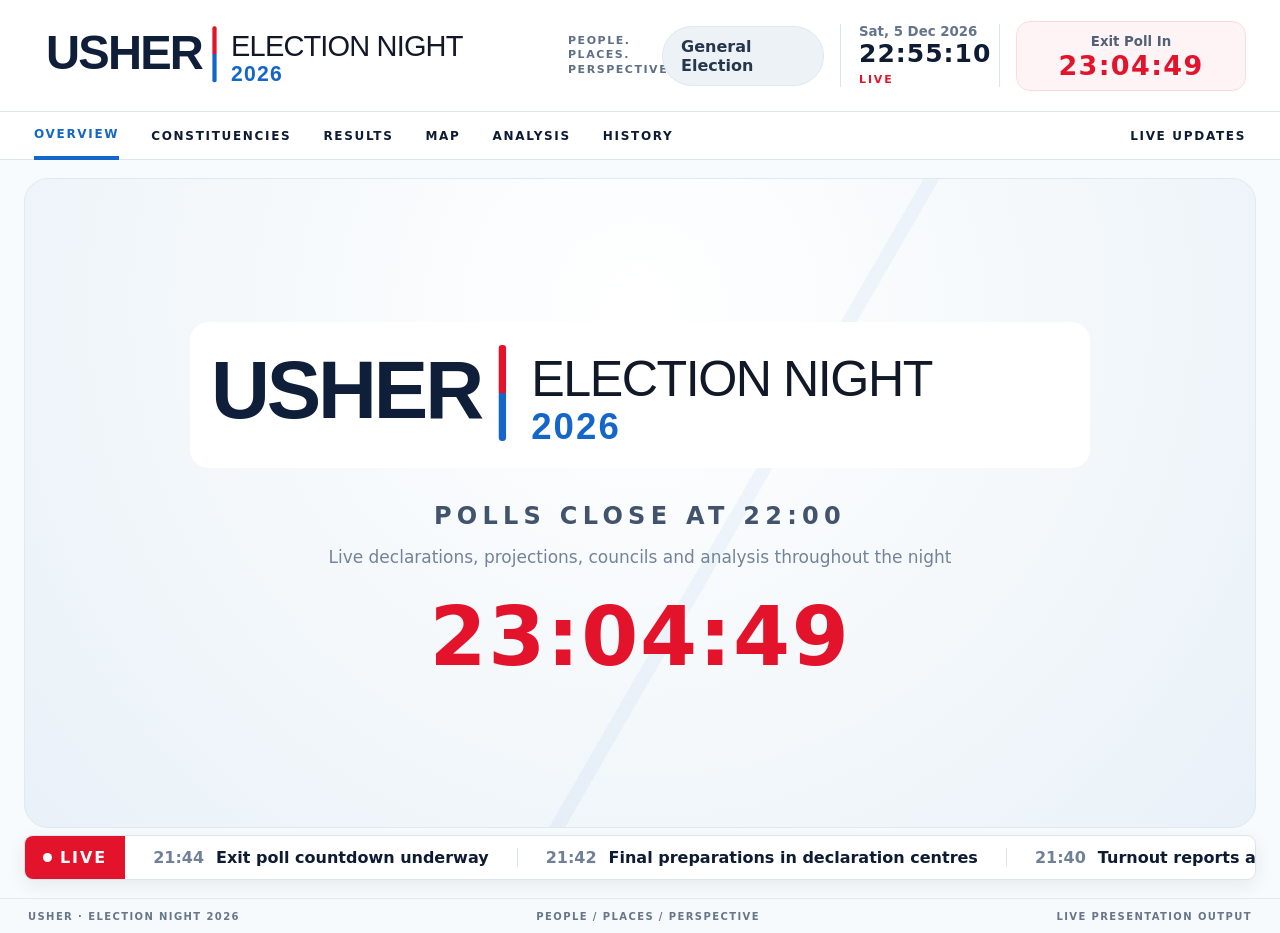
==== index.html @ d65cdceb "Add files via upload" ====
<!doctype html><html lang="en"><head><meta charset="utf-8"><meta name="viewport" content="width=device-width,initial-scale=1"><title>USHER Election Night 2026</title><link rel="icon" href="data:,"><link rel="stylesheet" href="styles.css"></head>
<body>
<div id="app" class="presentation-shell hex-bg">
  <header class="presentation-header">
    <div class="logo-lockup"><img src="logo.svg" alt="USHER Election Night 2026"><div class="micro-slogan">People.<br>Places.<br>Perspective.</div></div>
    <div class="header-right"><div id="modeBadge" class="badge">General Election</div><div class="clockbox"><small id="todayLabel">Election Night</small><strong id="liveClock">21:45:28</strong><span class="live-word">LIVE</span></div><div class="countdown-pill"><small>Exit Poll In</small><strong id="headerCountdown">00:14:32</strong></div></div>
  </header>
  <nav class="presentation-nav"><span class="active">Overview</span><span>Constituencies</span><span>Results</span><span>Map</span><span>Analysis</span><span>History</span><span style="margin-left:auto">Live updates</span></nav>
  <main class="stage-wrap">
    <section id="slide-opening" class="slide active"><div class="opening-slide"><div class="opening-inner"><img src="logo.svg" alt=""><h1>POLLS CLOSE AT 22:00</h1><p>Live declarations, projections, councils and analysis throughout the night</p><div id="openingCountdown" class="opening-countdown">00:14:32</div></div></div></section>
    <section id="slide-countdown" class="slide"><div class="opening-slide"><div class="opening-inner"><div class="kicker">The decision begins in</div><div id="bigCountdown" class="opening-countdown">00:14:32</div><h1>EXIT POLL AT 22:00</h1><p>650 constituencies · 326 seats for a majority</p></div></div></section>
    <section id="slide-exitpoll" class="slide"><div class="card exitpoll-card"><div class="exit-headline"><div class="exit-copy"><div class="kicker">Exit Poll</div><h2 id="exitHeadline" class="display">HUNG PARLIAMENT</h2><p id="exitSub">No party secures an overall majority</p></div><div id="partyStrip" class="party-strip"></div><div class="majority-box"><strong>650</strong><small>SEATS</small><div class="line"></div><strong style="font-size:26px">326</strong><small>FOR A MAJORITY</small></div></div><div class="exit-bottom"><div class="mini-map-card card"><h3>USHER MAP</h3><div id="exitMap" class="map-grid"></div></div><div class="analysis-card card"><h3>Exit poll analysis</h3><div class="analysis-summary"><div class="analysis-stat"><small>Largest party</small><strong id="largestParty">—</strong></div><div class="analysis-stat"><small>Majority status</small><strong id="majorityStatus">—</strong></div><div class="analysis-stat"><small>Seats declared</small><strong id="exitDeclared">0 / 650</strong></div><div class="analysis-stat"><small>Councils declared</small><strong id="exitCouncils">0 / 128</strong></div></div><div class="callout">The exit poll is a projection. Actual declarations replace projected information through the night.</div></div></div></div></section>
    <section id="slide-national" class="slide"><div class="national-layout"><div class="card national-map"><div class="kicker">National picture</div><h2 class="display" style="font-size:48px;margin:6px 0 15px">650 Constituencies</h2><div id="nationalMap" class="map-grid" style="height:530px"></div></div><div class="national-right"><div class="card seat-totals-card"><div class="kicker">Declared seats</div><div id="seatTotals" class="seat-totals"></div></div><div class="card latest-card"><div class="kicker">Latest declarations</div><h3 style="font-size:27px;margin:7px 0 15px">Results as they arrive</h3><div id="latestDeclarations" class="latest-list"></div></div></div></div></section>
    <section id="slide-seat" class="slide"><div id="seatFocus" class="card focus-card"></div></section>
    <section id="slide-council" class="slide"><div id="councilFocus" class="council-grid"></div></section>
    <section id="slide-history" class="slide"><div id="historyCard" class="card history-card"></div></section>
    <section id="slide-results" class="slide"><div id="resultsCard" class="card results-card"></div></section>
    <section id="slide-winner" class="slide"><div id="winnerCard" class="winner-slide"></div></section>
    <section id="slide-break" class="slide"><div class="opening-slide"><div class="opening-inner"><img src="logo.svg" alt=""><h1>LIVE COVERAGE CONTINUES SHORTLY</h1><p>Declarations and analysis resume after the break</p></div></div></section>
    <div class="ticker"><div class="ticker-live">LIVE</div><div id="tickerTrack" class="ticker-track"></div></div>
  </main>
  <footer class="presentation-footer"><span>USHER · ELECTION NIGHT 2026</span><span>People / Places / Perspective</span><span>Live presentation output</span></footer>
</div>
<script src="data.js"></script><script src="core.js"></script><script src="presentation.js"></script>
</body></html>
---- styles.css ----
:root{
  --ink:#0d1b33; --muted:#64748b; --line:#dbe5ef; --soft:#f2f6fa; --white:#fff; --blue:#1467c9; --red:#e3132c; --green:#159947;
  --shadow:0 10px 30px rgba(25,47,79,.09); --radius:18px;
}
*{box-sizing:border-box} html,body{margin:0;min-height:100%;font-family:Inter,ui-sans-serif,system-ui,-apple-system,BlinkMacSystemFont,"Segoe UI",Arial,sans-serif;color:var(--ink);background:#eef3f8}
button,input,select,textarea{font:inherit}button{cursor:pointer}.hidden{display:none!important}.muted{color:var(--muted)}
.hex-bg{background-image:linear-gradient(30deg,rgba(20,103,201,.035) 12%,transparent 12.5%,transparent 87%,rgba(20,103,201,.035) 87.5%,rgba(20,103,201,.035)),linear-gradient(150deg,rgba(20,103,201,.035) 12%,transparent 12.5%,transparent 87%,rgba(20,103,201,.035) 87.5%,rgba(20,103,201,.035)),linear-gradient(30deg,rgba(20,103,201,.035) 12%,transparent 12.5%,transparent 87%,rgba(20,103,201,.035) 87.5%,rgba(20,103,201,.035));background-size:42px 74px}
.logo-lockup{display:flex;align-items:center;gap:14px}.logo-lockup img{width:420px;max-width:100%;height:auto;display:block}.micro-slogan{font-size:11px;line-height:1.3;letter-spacing:.14em;color:#5e6f86;font-weight:800;text-transform:uppercase}

/* Presentation */
.presentation-shell{min-height:100vh;background:#f8fbfd;display:flex;flex-direction:column;overflow:hidden}.presentation-shell.embed .presentation-nav,.presentation-shell.embed .presentation-footer{display:none}.presentation-shell.embed .presentation-header{padding:10px 16px}.presentation-header{height:112px;padding:14px 34px;background:white;border-bottom:1px solid var(--line);display:flex;align-items:center;justify-content:space-between;gap:24px;position:relative;z-index:5}.presentation-header .logo-lockup img{width:520px}.header-right{display:flex;align-items:center;gap:16px}.badge{background:#edf2f7;border:1px solid #e1e7ee;border-radius:999px;padding:10px 18px;font-weight:800;color:#26364d}.clockbox{padding:0 18px;border-left:1px solid var(--line);border-right:1px solid var(--line);min-width:160px}.clockbox small{display:block;color:var(--muted);font-weight:700}.clockbox strong{display:block;font-size:25px;letter-spacing:.04em}.live-word{color:var(--red);font-size:11px;font-weight:900;letter-spacing:.17em}.countdown-pill{min-width:230px;text-align:center;padding:9px 18px;border-radius:14px;background:#fff4f5;border:1px solid #ffd9de}.countdown-pill small{font-weight:700;color:#516176}.countdown-pill strong{display:block;color:var(--red);font-size:27px;font-variant-numeric:tabular-nums;letter-spacing:.05em}
.presentation-nav{height:48px;background:white;border-bottom:1px solid var(--line);display:flex;align-items:center;padding:0 34px;gap:32px;font-size:12px;font-weight:900;letter-spacing:.14em;text-transform:uppercase}.presentation-nav span.active{color:var(--blue);border-bottom:4px solid var(--blue);height:48px;display:flex;align-items:center}.stage-wrap{position:relative;flex:1;min-height:0;padding:18px 24px 70px}.slide{display:none;height:100%;min-height:650px;animation:fadeSlide .32s ease}.slide.active{display:block}@keyframes fadeSlide{from{opacity:.35;transform:translateY(5px)}to{opacity:1;transform:none}}
.card{background:white;border:1px solid #e2eaf2;border-radius:var(--radius);box-shadow:var(--shadow)}.kicker{font-size:15px;font-weight:900;letter-spacing:.11em;text-transform:uppercase;color:#273a56}.display{font-family:"Arial Narrow",Impact,Haettenschweiler,sans-serif;font-weight:900;letter-spacing:-.03em;text-transform:uppercase}.slide-grid{display:grid;grid-template-columns:1fr 1fr;gap:16px;height:100%}
.opening-slide{height:100%;min-height:650px;display:flex;align-items:center;justify-content:center;text-align:center;background:radial-gradient(circle at 50% 20%,#fff 0,#f7fafc 38%,#e9f1f8 100%);border:1px solid #dfe9f2;border-radius:24px;position:relative;overflow:hidden}.opening-slide::after{content:"";position:absolute;inset:0;background:linear-gradient(120deg,transparent 0 56%,rgba(20,103,201,.05) 56% 57%,transparent 57% 100%)}.opening-inner{position:relative;z-index:2}.opening-inner img{width:min(900px,72vw)}.opening-inner h1{font-size:24px;letter-spacing:.22em;margin:30px 0 8px;color:#41536d}.opening-inner p{color:#73839a;font-size:17px}.opening-countdown{font-size:82px;font-weight:900;letter-spacing:.02em;color:var(--red);margin-top:22px;font-variant-numeric:tabular-nums}
.exitpoll-card{height:100%;padding:30px;display:flex;flex-direction:column}.exit-headline{display:grid;grid-template-columns:minmax(360px,1.2fr) 2fr 170px;align-items:stretch;min-height:230px}.exit-copy{padding:28px 30px;border-right:1px solid var(--line)}.exit-copy h2{font-size:66px;line-height:.9;margin:16px 0 10px}.exit-copy p{font-size:22px;margin:0;color:#2d3d53}.party-strip{display:grid;grid-template-columns:repeat(7,1fr);min-width:0}.party-block{color:white;display:flex;flex-direction:column;align-items:center;justify-content:center;padding:18px 8px;position:relative;overflow:hidden}.party-block::after{content:"";position:absolute;inset:auto 0 0;height:44%;background:linear-gradient(transparent,rgba(0,0,0,.14))}.party-block .abbr{font-size:19px;z-index:1}.party-block .seats{font-size:52px;font-weight:900;line-height:1;z-index:1}.party-block .chg{font-size:15px;margin-top:9px;z-index:1}.majority-box{display:flex;flex-direction:column;align-items:center;justify-content:center;text-align:center;background:#fafcff}.majority-box strong{font-size:48px}.majority-box small{font-weight:900;letter-spacing:.11em;color:#56677f}.majority-box .line{width:80px;height:1px;background:#8da0b6;margin:14px 0}.exit-bottom{display:grid;grid-template-columns:1.1fr .9fr;gap:18px;margin-top:18px;flex:1}.mini-map-card,.analysis-card{padding:22px}.mini-map-card h3,.analysis-card h3{margin:0 0 12px}.analysis-summary{display:grid;grid-template-columns:1fr 1fr;gap:14px}.analysis-stat{background:#f4f7fa;border-radius:14px;padding:18px}.analysis-stat strong{display:block;font-size:34px}.analysis-stat small{color:var(--muted);font-weight:800}
.map-grid{position:relative;height:390px;background:linear-gradient(180deg,#fbfdff,#f2f7fb);border:1px solid #e4ecf4;border-radius:16px;overflow:hidden}.map-cell{position:absolute;width:10px;height:10px;transform:rotate(30deg);clip-path:polygon(25% 0,75% 0,100% 50%,75% 100%,25% 100%,0 50%);background:#cfd9e3;outline:1px solid #aebbc8;transition:.2s}.map-cell.declared{box-shadow:0 0 0 1px rgba(255,255,255,.8)}
.focus-card{padding:26px;height:100%}.focus-title{display:flex;justify-content:space-between;align-items:flex-start;gap:20px}.focus-title h2{font-size:54px;margin:6px 0 5px;line-height:.95}.focus-meta{color:#61738b}.two-panel{display:grid;grid-template-columns:1fr 1fr;gap:18px;margin-top:24px}.result-panel{border:1px solid #dfe7ef;border-radius:15px;overflow:hidden}.result-panel header{padding:14px 18px;font-weight:900;letter-spacing:.06em;background:#f8fafc}.result-bars{padding:10px 0}.bar-row{display:grid;grid-template-columns:145px 1fr 66px;align-items:center;gap:10px;padding:8px 14px}.bar-label{font-weight:800}.bar-track{height:28px;background:#eaf0f5;border-radius:4px;overflow:hidden}.bar-fill{height:100%;min-width:2px}.bar-value{text-align:right;font-weight:900}.likelihood-hero{padding:18px;border-bottom:1px solid var(--line)}.likelihood-hero small{font-weight:800;color:#60728b}.likelihood-hero strong{display:block;font-size:34px;margin-top:2px}.callout{margin-top:18px;background:#f6f9fc;border-left:5px solid var(--blue);padding:16px 18px;border-radius:10px;color:#41536c}
.national-layout{display:grid;grid-template-columns:1.05fr 1.45fr;gap:18px;height:100%}.national-map{padding:24px}.national-right{display:grid;grid-template-rows:auto 1fr;gap:18px}.seat-totals-card{padding:24px}.seat-totals{display:grid;grid-template-columns:repeat(7,1fr);gap:9px}.seat-chip{border-radius:12px;color:white;padding:16px 8px;text-align:center}.seat-chip strong{display:block;font-size:34px}.seat-chip small{font-weight:900}.latest-card{padding:24px}.latest-list{display:grid;gap:10px}.latest-row{display:grid;grid-template-columns:1fr auto auto;gap:16px;padding:14px 16px;background:#f6f9fc;border-radius:12px;align-items:center}.latest-row strong{font-size:18px}.latest-row .result-pill{color:white;padding:7px 12px;border-radius:999px;font-weight:900}
.history-card{padding:28px;height:100%;display:flex;flex-direction:column}.history-card h2{font-size:46px;margin:6px 0 16px}.history-chart{flex:1;display:flex;align-items:flex-end;gap:7px;border-left:2px solid #8fa0b2;border-bottom:2px solid #8fa0b2;padding:15px 15px 0;min-height:460px}.history-bar-wrap{flex:1;min-width:8px;height:100%;display:flex;flex-direction:column;justify-content:flex-end;align-items:center;gap:6px}.history-bar{width:100%;min-width:10px;border-radius:3px 3px 0 0}.history-year{font-size:9px;transform:rotate(-55deg);transform-origin:center;color:#66778e;height:26px}.history-legend{display:flex;gap:12px;align-items:center;margin-top:16px}.legend-dot{width:12px;height:12px;border-radius:50%}
.results-card{padding:26px;height:100%}.results-header{display:flex;justify-content:space-between;align-items:flex-end}.results-header h2{font-size:48px;margin:8px 0}.majority-rule{position:relative;height:36px;background:#e8eef4;border-radius:999px;margin:22px 0 28px;overflow:hidden}.majority-fill{height:100%;background:linear-gradient(90deg,#14a3df,#1467c9);border-radius:999px}.majority-mark{position:absolute;left:50.153%;top:0;bottom:0;width:3px;background:#0d1b33}.majority-mark::after{content:"326 majority";position:absolute;top:7px;left:8px;font-size:12px;font-weight:900;white-space:nowrap}.results-table{width:100%;border-collapse:collapse}.results-table th,.results-table td{padding:15px 13px;border-bottom:1px solid #e4eaf1;text-align:left}.results-table th{font-size:12px;color:#68788f;letter-spacing:.09em;text-transform:uppercase}.party-swatch{display:inline-block;width:12px;height:28px;border-radius:4px;margin-right:10px;vertical-align:middle}.winner-slide{height:100%;display:flex;align-items:center;justify-content:center;text-align:center;border-radius:24px;background:#0e1a2e;color:white;overflow:hidden;position:relative}.winner-slide .flare{position:absolute;width:700px;height:700px;border-radius:50%;filter:blur(80px);opacity:.55}.winner-slide .inner{position:relative;z-index:2}.winner-slide .inner img{width:540px;filter:brightness(0) invert(1)}.winner-slide h2{font-size:78px;margin:26px 0 0}.winner-slide p{font-size:28px;color:#d4dfeb}
.council-grid{display:grid;grid-template-columns:1fr 1fr;gap:18px;height:100%}.council-main,.council-list{padding:26px}.council-main h2{font-size:52px;margin:5px 0 9px}.control-comparison{display:grid;grid-template-columns:1fr 70px 1fr;align-items:center;gap:14px;margin-top:32px}.control-box{padding:26px;border-radius:16px;color:white;min-height:170px;display:flex;flex-direction:column;justify-content:center}.control-box small{font-weight:900;letter-spacing:.08em}.control-box strong{font-size:38px;margin-top:6px}.arrow-big{text-align:center;font-size:42px;color:#8494a8}.council-list h3{margin-top:0}.council-result-row{display:grid;grid-template-columns:1fr auto;gap:16px;padding:14px 4px;border-bottom:1px solid #e5ebf1}.council-result-row .pill{color:white;padding:6px 10px;border-radius:999px;font-weight:900}.ticker{position:absolute;left:24px;right:24px;bottom:18px;height:45px;background:white;border:1px solid #dce5ee;border-radius:9px;display:flex;align-items:center;overflow:hidden;box-shadow:0 6px 18px rgba(20,40,60,.08);z-index:6}.ticker-live{height:100%;display:flex;align-items:center;gap:8px;padding:0 18px;background:var(--red);color:white;font-weight:900;letter-spacing:.12em}.ticker-live::before{content:"";width:9px;height:9px;border-radius:50%;background:white}.ticker-track{display:flex;align-items:center;white-space:nowrap;animation:tickerMove 45s linear infinite}.ticker-item{padding:0 28px;border-right:1px solid #dbe3eb;font-weight:700}.ticker-item time{color:#708096;margin-right:12px}@keyframes tickerMove{from{transform:translateX(0)}to{transform:translateX(-45%)}}.presentation-footer{height:35px;padding:0 28px;display:flex;align-items:center;justify-content:space-between;background:#f7fafc;border-top:1px solid #e4eaf0;font-size:10px;font-weight:800;letter-spacing:.14em;color:#68768a;text-transform:uppercase}

/* Control room */
.control-shell{min-height:100vh;background:#eef4f8;display:grid;grid-template-columns:210px 1fr}.sidebar{background:#fff;border-right:1px solid #dbe4ec;padding:14px 12px;position:sticky;top:0;height:100vh;display:flex;flex-direction:column}.sidebar .brand img{width:185px;margin:4px 0 20px}.nav-btn{width:100%;border:0;background:transparent;text-align:left;padding:12px 13px;border-radius:10px;color:#21324a;font-weight:800;margin:2px 0}.nav-btn.active,.nav-btn:hover{background:#eaf3ff;color:#0a5fbd}.sidebar-spacer{flex:1}.system-mini{padding:14px;background:#f5f8fb;border-radius:13px;color:#61728b;font-size:11px;line-height:1.6;letter-spacing:.09em;text-transform:uppercase}.system-mini .ok{color:#159947;font-weight:900}.control-main{min-width:0}.control-top{height:76px;background:#fff;border-bottom:1px solid #dbe4ec;display:flex;align-items:center;justify-content:space-between;padding:0 22px;position:sticky;top:0;z-index:30}.control-top .logo-lockup img{width:300px}.sync-status{display:flex;align-items:center;gap:9px;color:#159947;font-weight:900}.sync-dot{width:12px;height:12px;background:#19a54c;border-radius:50%;box-shadow:0 0 0 5px #e4f6ea}.top-actions{display:flex;gap:9px}.btn{border:1px solid #d4e0ea;background:white;padding:10px 14px;border-radius:9px;font-weight:850;color:#1d304a}.btn.primary{background:#126ed4;color:#fff;border-color:#126ed4}.btn.danger{background:#e3132c;color:#fff;border-color:#e3132c}.btn.success{background:#159947;color:#fff;border-color:#159947}.btn.soft{background:#f2f6fa}.control-content{padding:18px}.summary-grid{display:grid;grid-template-columns:repeat(5,1fr);gap:12px}.summary-card{background:#fff;border:1px solid #dce5ee;border-radius:14px;padding:15px 17px;box-shadow:0 6px 16px rgba(22,48,77,.05)}.summary-card small{font-size:11px;color:#61718a;font-weight:900;letter-spacing:.07em;text-transform:uppercase}.summary-card strong{display:block;font-size:28px;margin-top:3px}.summary-card .red{color:#e3132c}.summary-card .green{color:#159947}.dashboard-grid{display:grid;grid-template-columns:1.45fr .8fr .8fr;gap:14px;margin-top:14px;align-items:start}.control-card{background:#fff;border:1px solid #dce5ee;border-radius:14px;box-shadow:0 6px 18px rgba(23,46,72,.05);overflow:hidden}.control-card>header{display:flex;align-items:center;justify-content:space-between;padding:12px 15px;border-bottom:1px solid #e2e9ef;font-weight:900;font-size:13px;letter-spacing:.04em;text-transform:uppercase}.control-card .body{padding:14px}.preview-card{grid-row:span 2}.preview-frame{width:100%;aspect-ratio:16/9;border:1px solid #d9e2eb;border-radius:10px;overflow:hidden;background:#f8fafc}.preview-frame iframe{width:1920px;height:1080px;border:0;transform-origin:0 0;pointer-events:none}.field{display:grid;gap:5px;margin-bottom:10px}.field label{font-size:11px;color:#586a82;font-weight:900;text-transform:uppercase;letter-spacing:.05em}.input,select,textarea{width:100%;border:1px solid #d3dee8;background:#fff;border-radius:8px;padding:9px 10px;color:#14243d;outline:none}.input:focus,select:focus,textarea:focus{border-color:#4e94dc;box-shadow:0 0 0 3px rgba(20,103,201,.1)}.form-row{display:grid;grid-template-columns:1fr 1fr;gap:9px}.form-row.three{grid-template-columns:1fr 1fr 1fr}.poll-edit-row{display:grid;grid-template-columns:1.25fr .7fr .7fr;gap:8px;align-items:center;margin-bottom:7px}.party-label{display:flex;align-items:center;gap:8px;font-weight:800;font-size:13px}.party-square{width:12px;height:26px;border-radius:3px}.ticker-editor{grid-column:1/3}.presentation-manager{grid-column:3}.ticker-list,.manager-list{display:grid;gap:7px}.ticker-edit-row{display:grid;grid-template-columns:58px 1fr 36px;gap:7px;align-items:center}.manager-row{display:grid;grid-template-columns:34px 1fr auto;gap:8px;align-items:center;padding:8px;border:1px solid #e0e7ee;border-radius:8px}.manager-row.active{border-color:#126ed4;background:#eff6ff}.manager-row strong{font-size:13px}.tab-pane{display:none}.tab-pane.active{display:block}.wide-grid{display:grid;grid-template-columns:1.1fr .9fr;gap:14px}.data-table{width:100%;border-collapse:collapse}.data-table th,.data-table td{padding:10px;border-bottom:1px solid #e4eaf0;text-align:left;font-size:13px}.data-table th{font-size:11px;text-transform:uppercase;letter-spacing:.06em;color:#627289}.table-wrap{max-height:540px;overflow:auto}.searchbar{display:flex;gap:8px;margin-bottom:10px}.status-pill{display:inline-flex;align-items:center;gap:6px;padding:5px 9px;border-radius:999px;background:#eef3f7;font-weight:800;font-size:11px}.status-pill.live{background:#e8f7ee;color:#14893e}.toast{position:fixed;right:22px;bottom:22px;background:#10213c;color:#fff;padding:12px 16px;border-radius:10px;box-shadow:0 8px 30px rgba(0,0,0,.25);opacity:0;transform:translateY(8px);pointer-events:none;transition:.2s;z-index:99}.toast.show{opacity:1;transform:none}
@media(max-width:1250px){.summary-grid{grid-template-columns:repeat(3,1fr)}.dashboard-grid{grid-template-columns:1fr 1fr}.preview-card{grid-column:1/3}.ticker-editor,.presentation-manager{grid-column:auto}.control-shell{grid-template-columns:175px}.presentation-header .logo-lockup img{width:410px}.party-block .seats{font-size:38px}.exit-headline{grid-template-columns:1fr 1.5fr 120px}}
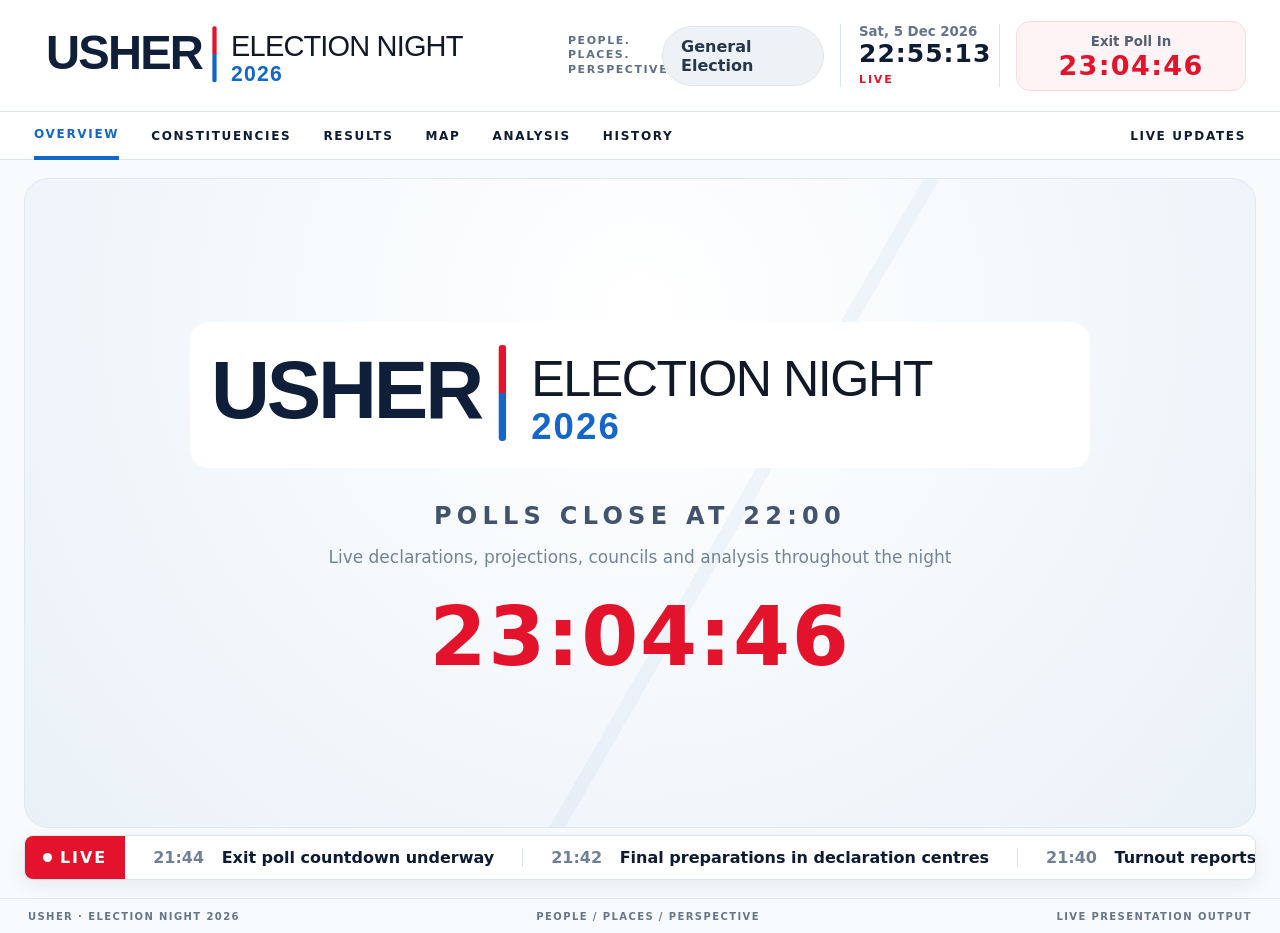
==== commit 82d05526: "Update index.html" ====
--- a/index.html
+++ b/index.html
@@ -1,25 +1,689 @@
-<!doctype html><html lang="en"><head><meta charset="utf-8"><meta name="viewport" content="width=device-width,initial-scale=1"><title>USHER Election Night 2026</title><link rel="icon" href="data:,"><link rel="stylesheet" href="styles.css"></head>
+<!doctype html>
+<html lang="en">
+
+<head>
+
+<meta charset="utf-8">
+
+<meta
+  name="viewport"
+  content="width=device-width,initial-scale=1"
+>
+
+<title>
+  USHER Election Night 2026
+</title>
+
+<link
+  rel="icon"
+  href="data:,"
+>
+
+<link
+  rel="stylesheet"
+  href="styles.css?v=9"
+>
+
+<style>
+
+/* =========================================================
+   HISTORY CHART V9 OVERRIDE
+   ========================================================= */
+
+.history-card{
+  padding:28px;
+  height:100%;
+  display:flex;
+  flex-direction:column;
+}
+
+.history-card h2{
+  font-size:46px;
+  margin:6px 0 16px;
+}
+
+.history-chart{
+  height:470px;
+  min-height:470px;
+
+  display:flex;
+  align-items:flex-end;
+
+  gap:28px;
+
+  border-left:
+    2px solid #8fa0b2;
+
+  border-bottom:
+    2px solid #8fa0b2;
+
+  padding:
+    18px
+    35px
+    0;
+
+  background:
+    repeating-linear-gradient(
+      to top,
+      transparent 0,
+      transparent 93px,
+      rgba(88,112,139,.09) 94px
+    );
+
+  overflow:visible;
+}
+
+.history-bar-wrap{
+  flex:1;
+
+  min-width:70px;
+
+  height:430px;
+
+  display:flex;
+  flex-direction:column;
+
+  justify-content:flex-end;
+  align-items:center;
+
+  gap:6px;
+}
+
+.history-bar{
+  width:72%;
+
+  min-width:38px;
+  max-width:105px;
+
+  border-radius:
+    4px
+    4px
+    0
+    0;
+
+  box-shadow:
+    0
+    4px
+    12px
+    rgba(8,30,58,.12);
+
+  transition:
+    height .35s ease;
+}
+
+.history-value{
+  font-size:18px;
+  font-weight:900;
+
+  color:#071d3a;
+
+  line-height:1;
+}
+
+.history-year{
+  font-size:13px;
+  font-weight:800;
+
+  color:#66778e;
+
+  height:auto;
+
+  transform:none;
+
+  margin-top:4px;
+}
+
+.history-legend{
+  display:flex;
+
+  gap:12px;
+
+  align-items:center;
+
+  margin-top:18px;
+}
+
+.legend-dot{
+  width:12px;
+  height:12px;
+
+  border-radius:50%;
+}
+
+</style>
+
+</head>
+
 <body>
-<div id="app" class="presentation-shell hex-bg">
-  <header class="presentation-header">
-    <div class="logo-lockup"><img src="logo.svg" alt="USHER Election Night 2026"><div class="micro-slogan">People.<br>Places.<br>Perspective.</div></div>
-    <div class="header-right"><div id="modeBadge" class="badge">General Election</div><div class="clockbox"><small id="todayLabel">Election Night</small><strong id="liveClock">21:45:28</strong><span class="live-word">LIVE</span></div><div class="countdown-pill"><small>Exit Poll In</small><strong id="headerCountdown">00:14:32</strong></div></div>
-  </header>
-  <nav class="presentation-nav"><span class="active">Overview</span><span>Constituencies</span><span>Results</span><span>Map</span><span>Analysis</span><span>History</span><span style="margin-left:auto">Live updates</span></nav>
-  <main class="stage-wrap">
-    <section id="slide-opening" class="slide active"><div class="opening-slide"><div class="opening-inner"><img src="logo.svg" alt=""><h1>POLLS CLOSE AT 22:00</h1><p>Live declarations, projections, councils and analysis throughout the night</p><div id="openingCountdown" class="opening-countdown">00:14:32</div></div></div></section>
-    <section id="slide-countdown" class="slide"><div class="opening-slide"><div class="opening-inner"><div class="kicker">The decision begins in</div><div id="bigCountdown" class="opening-countdown">00:14:32</div><h1>EXIT POLL AT 22:00</h1><p>650 constituencies · 326 seats for a majority</p></div></div></section>
-    <section id="slide-exitpoll" class="slide"><div class="card exitpoll-card"><div class="exit-headline"><div class="exit-copy"><div class="kicker">Exit Poll</div><h2 id="exitHeadline" class="display">HUNG PARLIAMENT</h2><p id="exitSub">No party secures an overall majority</p></div><div id="partyStrip" class="party-strip"></div><div class="majority-box"><strong>650</strong><small>SEATS</small><div class="line"></div><strong style="font-size:26px">326</strong><small>FOR A MAJORITY</small></div></div><div class="exit-bottom"><div class="mini-map-card card"><h3>USHER MAP</h3><div id="exitMap" class="map-grid"></div></div><div class="analysis-card card"><h3>Exit poll analysis</h3><div class="analysis-summary"><div class="analysis-stat"><small>Largest party</small><strong id="largestParty">—</strong></div><div class="analysis-stat"><small>Majority status</small><strong id="majorityStatus">—</strong></div><div class="analysis-stat"><small>Seats declared</small><strong id="exitDeclared">0 / 650</strong></div><div class="analysis-stat"><small>Councils declared</small><strong id="exitCouncils">0 / 128</strong></div></div><div class="callout">The exit poll is a projection. Actual declarations replace projected information through the night.</div></div></div></div></section>
-    <section id="slide-national" class="slide"><div class="national-layout"><div class="card national-map"><div class="kicker">National picture</div><h2 class="display" style="font-size:48px;margin:6px 0 15px">650 Constituencies</h2><div id="nationalMap" class="map-grid" style="height:530px"></div></div><div class="national-right"><div class="card seat-totals-card"><div class="kicker">Declared seats</div><div id="seatTotals" class="seat-totals"></div></div><div class="card latest-card"><div class="kicker">Latest declarations</div><h3 style="font-size:27px;margin:7px 0 15px">Results as they arrive</h3><div id="latestDeclarations" class="latest-list"></div></div></div></div></section>
-    <section id="slide-seat" class="slide"><div id="seatFocus" class="card focus-card"></div></section>
-    <section id="slide-council" class="slide"><div id="councilFocus" class="council-grid"></div></section>
-    <section id="slide-history" class="slide"><div id="historyCard" class="card history-card"></div></section>
-    <section id="slide-results" class="slide"><div id="resultsCard" class="card results-card"></div></section>
-    <section id="slide-winner" class="slide"><div id="winnerCard" class="winner-slide"></div></section>
-    <section id="slide-break" class="slide"><div class="opening-slide"><div class="opening-inner"><img src="logo.svg" alt=""><h1>LIVE COVERAGE CONTINUES SHORTLY</h1><p>Declarations and analysis resume after the break</p></div></div></section>
-    <div class="ticker"><div class="ticker-live">LIVE</div><div id="tickerTrack" class="ticker-track"></div></div>
-  </main>
-  <footer class="presentation-footer"><span>USHER · ELECTION NIGHT 2026</span><span>People / Places / Perspective</span><span>Live presentation output</span></footer>
+
+<div
+  id="app"
+  class="presentation-shell hex-bg"
+>
+
+<header class="presentation-header">
+
+  <div class="logo-lockup">
+
+    <img
+      src="logo.svg"
+      alt="USHER Election Night 2026"
+    >
+
+    <div class="micro-slogan">
+      People.<br>
+      Places.<br>
+      Perspective.
+    </div>
+
+  </div>
+
+  <div class="header-right">
+
+    <div
+      id="modeBadge"
+      class="badge"
+    >
+      General Election
+    </div>
+
+    <div class="clockbox">
+
+      <small id="todayLabel">
+        Election Night
+      </small>
+
+      <strong id="liveClock">
+        21:45:28
+      </strong>
+
+      <span class="live-word">
+        LIVE
+      </span>
+
+    </div>
+
+    <div class="countdown-pill">
+
+      <small>
+        Exit Poll In
+      </small>
+
+      <strong id="headerCountdown">
+        00:14:32
+      </strong>
+
+    </div>
+
+  </div>
+
+</header>
+
+<nav class="presentation-nav">
+
+  <span class="active">
+    Overview
+  </span>
+
+  <span>
+    Constituencies
+  </span>
+
+  <span>
+    Results
+  </span>
+
+  <span>
+    Map
+  </span>
+
+  <span>
+    Analysis
+  </span>
+
+  <span>
+    History
+  </span>
+
+  <span style="margin-left:auto">
+    Live updates
+  </span>
+
+</nav>
+
+<main class="stage-wrap">
+
+<section
+  id="slide-opening"
+  class="slide active"
+>
+
+  <div class="opening-slide">
+
+    <div class="opening-inner">
+
+      <img
+        src="logo.svg"
+        alt=""
+      >
+
+      <h1>
+        POLLS CLOSE AT 22:00
+      </h1>
+
+      <p>
+        Live declarations,
+        projections,
+        councils and analysis
+        throughout the night
+      </p>
+
+      <div
+        id="openingCountdown"
+        class="opening-countdown"
+      >
+        00:14:32
+      </div>
+
+    </div>
+
+  </div>
+
+</section>
+
+
+<section
+  id="slide-countdown"
+  class="slide"
+>
+
+  <div class="opening-slide">
+
+    <div class="opening-inner">
+
+      <div class="kicker">
+        The decision begins in
+      </div>
+
+      <div
+        id="bigCountdown"
+        class="opening-countdown"
+      >
+        00:14:32
+      </div>
+
+      <h1>
+        EXIT POLL AT 22:00
+      </h1>
+
+      <p>
+        650 constituencies ·
+        326 seats for a majority
+      </p>
+
+    </div>
+
+  </div>
+
+</section>
+
+
+<section
+  id="slide-exitpoll"
+  class="slide"
+>
+
+  <div class="card exitpoll-card">
+
+    <div class="exit-headline">
+
+      <div class="exit-copy">
+
+        <div class="kicker">
+          Exit Poll
+        </div>
+
+        <h2
+          id="exitHeadline"
+          class="display"
+        >
+          HUNG PARLIAMENT
+        </h2>
+
+        <p id="exitSub">
+          No party secures
+          an overall majority
+        </p>
+
+      </div>
+
+      <div
+        id="partyStrip"
+        class="party-strip"
+      ></div>
+
+      <div class="majority-box">
+
+        <strong>
+          650
+        </strong>
+
+        <small>
+          SEATS
+        </small>
+
+        <div class="line"></div>
+
+        <strong
+          style="font-size:26px"
+        >
+          326
+        </strong>
+
+        <small>
+          FOR A MAJORITY
+        </small>
+
+      </div>
+
+    </div>
+
+    <div class="exit-bottom">
+
+      <div class="mini-map-card card">
+
+        <h3>
+          USHER MAP
+        </h3>
+
+        <div
+          id="exitMap"
+          class="map-grid"
+        ></div>
+
+      </div>
+
+      <div class="analysis-card card">
+
+        <h3>
+          Exit poll analysis
+        </h3>
+
+        <div class="analysis-summary">
+
+          <div class="analysis-stat">
+
+            <small>
+              Largest party
+            </small>
+
+            <strong id="largestParty">
+              —
+            </strong>
+
+          </div>
+
+          <div class="analysis-stat">
+
+            <small>
+              Majority status
+            </small>
+
+            <strong id="majorityStatus">
+              —
+            </strong>
+
+          </div>
+
+          <div class="analysis-stat">
+
+            <small>
+              Seats declared
+            </small>
+
+            <strong id="exitDeclared">
+              0 / 650
+            </strong>
+
+          </div>
+
+          <div class="analysis-stat">
+
+            <small>
+              Councils declared
+            </small>
+
+            <strong id="exitCouncils">
+              0 / 128
+            </strong>
+
+          </div>
+
+        </div>
+
+        <div class="callout">
+          The exit poll is a projection.
+          Actual declarations replace
+          projected information
+          through the night.
+        </div>
+
+      </div>
+
+    </div>
+
+  </div>
+
+</section>
+
+
+<section
+  id="slide-national"
+  class="slide"
+>
+
+  <div class="national-layout">
+
+    <div class="card national-map">
+
+      <div class="kicker">
+        National picture
+      </div>
+
+      <h2
+        class="display"
+        style="
+          font-size:48px;
+          margin:6px 0 15px
+        "
+      >
+        650 Constituencies
+      </h2>
+
+      <div
+        id="nationalMap"
+        class="map-grid"
+        style="height:530px"
+      ></div>
+
+    </div>
+
+    <div class="national-right">
+
+      <div class="card seat-totals-card">
+
+        <div class="kicker">
+          Declared seats
+        </div>
+
+        <div
+          id="seatTotals"
+          class="seat-totals"
+        ></div>
+
+      </div>
+
+      <div class="card latest-card">
+
+        <div class="kicker">
+          Latest declarations
+        </div>
+
+        <h3
+          style="
+            font-size:27px;
+            margin:7px 0 15px
+          "
+        >
+          Results as they arrive
+        </h3>
+
+        <div
+          id="latestDeclarations"
+          class="latest-list"
+        ></div>
+
+      </div>
+
+    </div>
+
+  </div>
+
+</section>
+
+
+<section
+  id="slide-seat"
+  class="slide"
+>
+
+  <div
+    id="seatFocus"
+    class="card focus-card"
+  ></div>
+
+</section>
+
+
+<section
+  id="slide-council"
+  class="slide"
+>
+
+  <div
+    id="councilFocus"
+    class="council-grid"
+  ></div>
+
+</section>
+
+
+<section
+  id="slide-history"
+  class="slide"
+>
+
+  <div
+    id="historyCard"
+    class="card history-card"
+  ></div>
+
+</section>
+
+
+<section
+  id="slide-results"
+  class="slide"
+>
+
+  <div
+    id="resultsCard"
+    class="card results-card"
+  ></div>
+
+</section>
+
+
+<section
+  id="slide-winner"
+  class="slide"
+>
+
+  <div
+    id="winnerCard"
+    class="winner-slide"
+  ></div>
+
+</section>
+
+
+<section
+  id="slide-break"
+  class="slide"
+>
+
+  <div class="opening-slide">
+
+    <div class="opening-inner">
+
+      <img
+        src="logo.svg"
+        alt=""
+      >
+
+      <h1>
+        LIVE COVERAGE CONTINUES SHORTLY
+      </h1>
+
+      <p>
+        Declarations and analysis
+        resume after the break
+      </p>
+
+    </div>
+
+  </div>
+
+</section>
+
+
+<div class="ticker">
+
+  <div class="ticker-live">
+    LIVE
+  </div>
+
+  <div
+    id="tickerTrack"
+    class="ticker-track"
+  ></div>
+
 </div>
-<script src="data.js"></script><script src="core.js"></script><script src="presentation.js"></script>
-</body></html>
+
+</main>
+
+<footer class="presentation-footer">
+
+  <span>
+    USHER · ELECTION NIGHT 2026
+  </span>
+
+  <span>
+    People / Places / Perspective
+  </span>
+
+  <span>
+    Live presentation output
+  </span>
+
+</footer>
+
+</div>
+
+<script src="data.js?v=9"></script>
+<script src="core.js?v=9"></script>
+<script src="presentation.js?v=9"></script>
+
+</body>
+
+</html>
